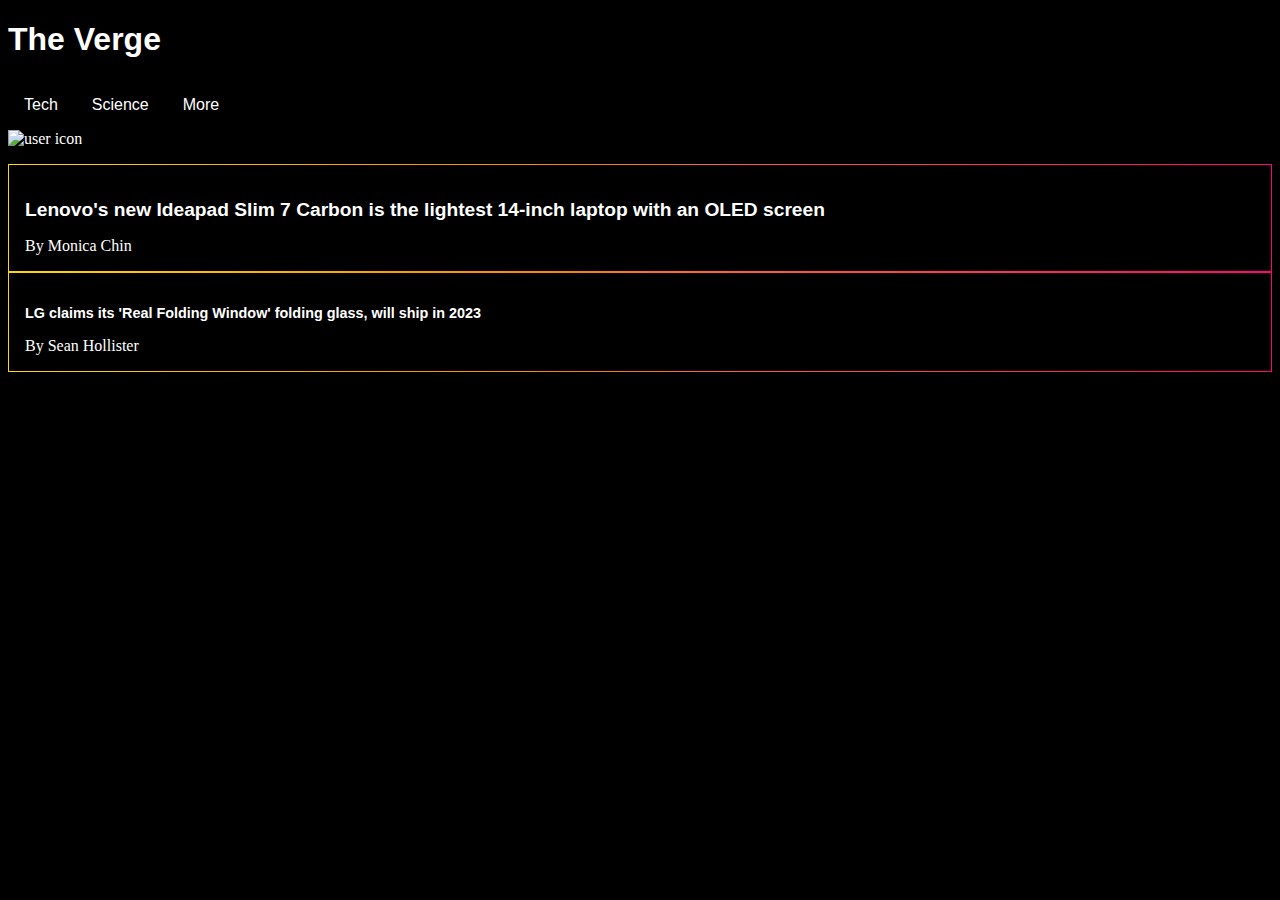
==== index.html @ 70647571 "add navigation" ====
<!doctype html>
<html lang="en">
	
<head>
	<meta charset="UTF-8">
	<meta name="author" content="Anthonie Meijers">
	<meta name="viewport" content="width=device-width, initial-scale=1">
	
	<title>The Verge 2</title>
	
	<link href="styles/style.css" rel="stylesheet">
	<link rel="icon" type="image/svg+xml" href="images/favicon.svg">
</head>

<body>
	<header>
		<h1>The Verge</h1>

		<nav>
			<div class="dropdown">
				<button>Tech</button>
				<ul class="dropdown-content">
					<li><a>Link 1</a></li>
					<li><a>Link 2</a></li>
					<li><a>Link 3</a></li>
				</ul>
			</div>

			<div class="dropdown">
				<button>Science</button>
				<ul class="dropdown-content">
					<li><a>Link 4</a></li>
					<li><a>Link 5</a></li>
					<li><a>Link 6</a></li>
				</ul>
			</div>

			<div class="dropdown">
				<button>More</button>
				<ul class="dropdown-content">
					<li><a>Link 7</a></li>
					<li><a>Link 8</a></li>
					<li><a>Link 9</a></li>
				</ul>
			</div>
		</nav>

		<img src="..\FED2021\images\user.png" alt="user icon" width="25px">
	</header>

	<main>
		<ul>
			<li>
				<img src="">
				<h2>Lenovo's new Ideapad Slim 7 Carbon is the 
					lightest 14-inch laptop with an OLED screen</h2>
				<p>By <a>Monica Chin</a></p>
			</li>
			<li>
				<img src="">
				<h3> LG claims its 'Real Folding Window' 
					 folding glass, will ship in 2023</h3>
				<p>By <a>Sean Hollister</a></p>
			</li>
		</ul>
	</main>
	

	<script src="scripts/script.js"></script>
</body>
	
</html>
---- styles/style.css ----
/* CSS Document */
*, *::after, *::before {
  box-sizing:border-box;  
}

/******************************/
/* ALGEMENE CUSTOM PROPERTIES */
/******************************/
:root {
--color-main-background: #000000;
--color-menu-grey: #1A1A1A;
--color-menu-grey-light: #494949;
--border-gradient: linear-gradient(to right, rgba(255,218,0,1) 0%, rgba(255,162,0,1) 28%, rgba(255,0,121,1) 100%)
}


/********************/
/* ALGEMENE STIJLEN */
/********************/
@import url('https://fonts.googleapis.com/css2?family=Open+Sans&display=swap');

body{
  background-color: var(--color-main-background);
  color: white;
}


/********************/
/*      FONTS       */
/********************/

h1, h2, h3{
  font-family: 'Open Sans', sans-serif;
}

h2{
  font-size: 19.2px;
}

h3{
  font-size: 14.4px;
}

ul{
  list-style-type: none;
}
main ul {
  padding-left: 0;
}

main ul li{
  border:1px solid;
  border-image:var(--border-gradient) 10;

  padding-left: 1em;
}

/********************/
/*     NAVIGATIE    */
/********************/
nav{
  display:flex;
}
button {
  background-color:var(--color-main-background) ;
  color: white;
  padding: 16px;
  font-size: 16px;
  cursor: pointer;

  border-top: 2px var(--color-menu-grey-light);
  border-bottom: 2px var(--color-menu-grey-light);
  border-left: none;
  /* border-right: none; */
}

button:hover{
  background-color: var(--color-menu-grey-light);
}

button:focus{
  box-shadow: 0 0 1em red;
}

nav>div {
  position: relative;
  display: inline-block;  
}

nav>div>ul {
  display: none;
  position: absolute;
  background-color: var(--color-menu-grey);
  color: rgb(189, 184, 184);
  min-width: 160px;

  margin:0;
  padding-left: 0;
  
}

button:focus + nav>div>ul {
  display: block;  
  /* dit zorgt ervoor dat je nav met een toetsenbord ook werkt */
}

nav>div>ul a {
  color: white;
  padding: 12px 16px;
  text-decoration: none;
  display: block;
}

nav>div>ul a:hover {
  background-color: var(--color-menu-grey-light);
}

nav>div:hover  ul:first-of-type {
  display: block;
}
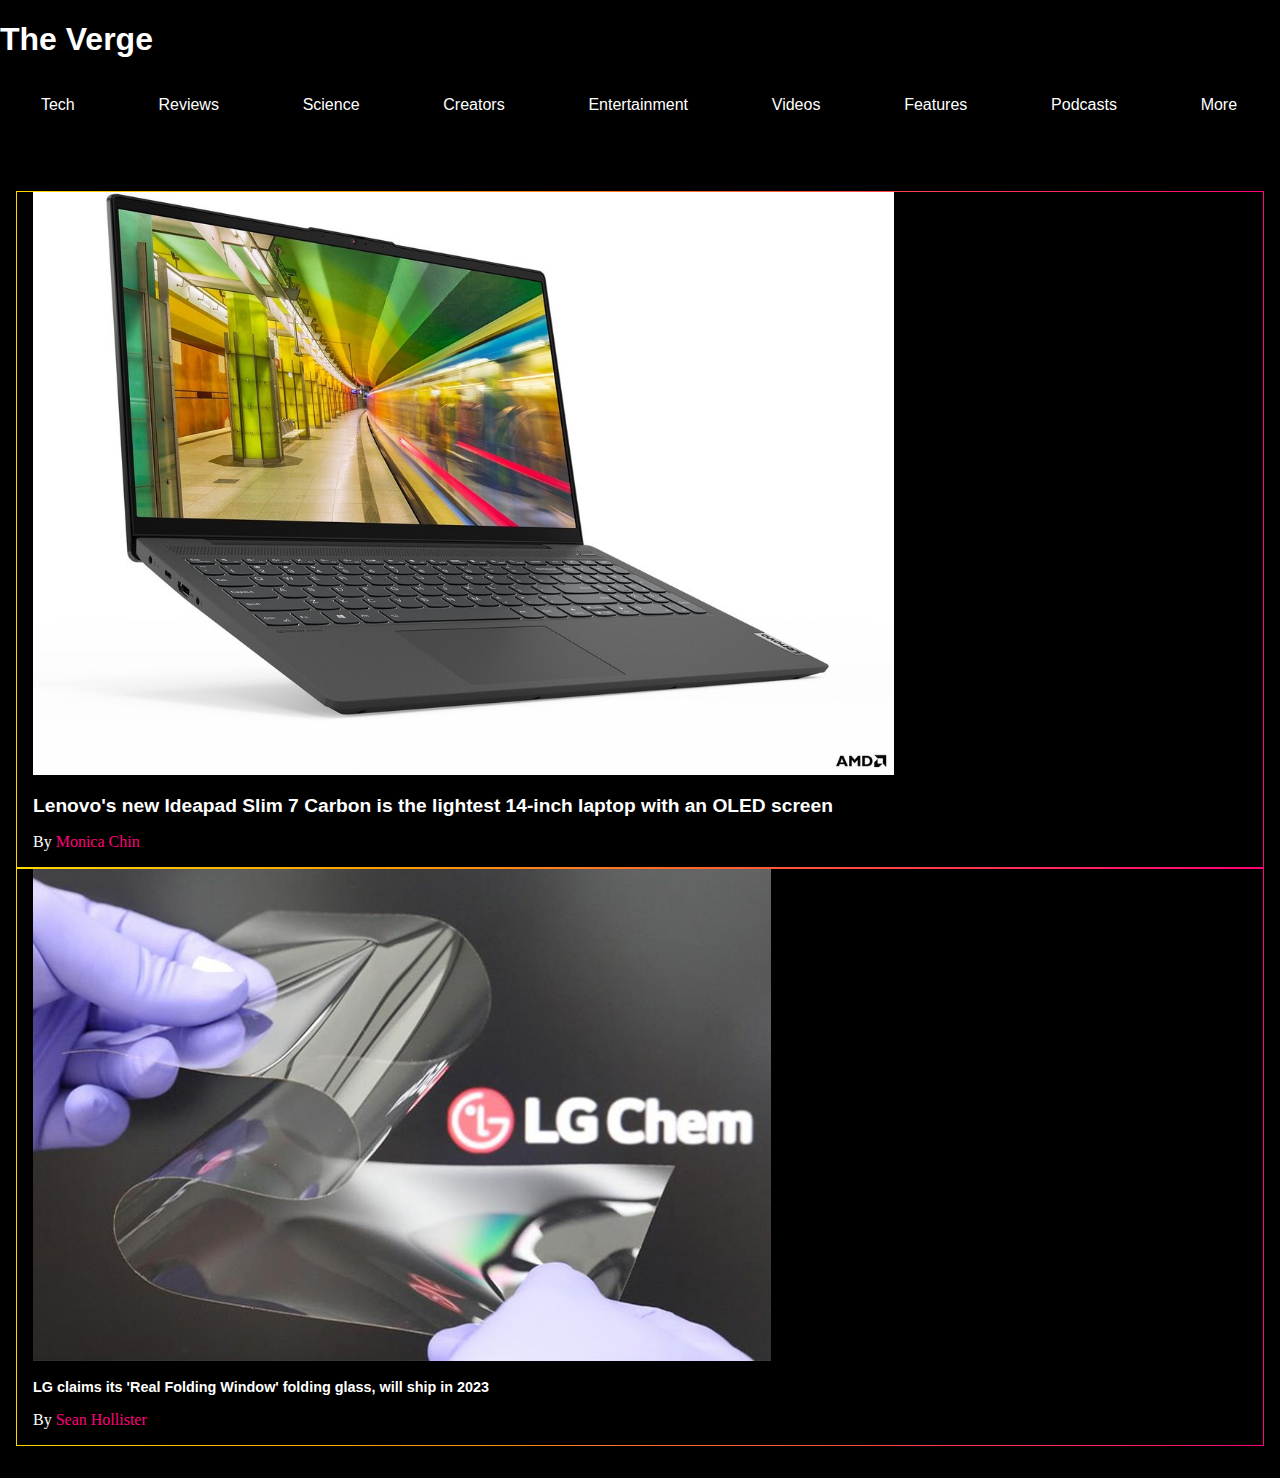
==== commit aff6067e: "added images, updated html and css" ====
--- a/index.html
+++ b/index.html
@@ -17,47 +17,124 @@
 		<h1>The Verge</h1>
 
 		<nav>
-			<div class="dropdown">
+			<div>
 				<button>Tech</button>
 				<ul class="dropdown-content">
-					<li><a>Link 1</a></li>
-					<li><a>Link 2</a></li>
-					<li><a>Link 3</a></li>
+					<li><a>Video</a></li>
+					<li><a>Amazon</a></li>
+					<li><a>Apple</a></li>
+					<li><a>Facebook</a></li>
+					<li><a>Google</a></li>
+					<li><a>Microsoft</a></li>
+					<li><a>Samsung</a></li>
+					<li><a>Tesla</a></li>
+					<li><a>AI</a></li>
+					<li><a>Cars</a></li>
+					<li><a>Cybersecurity</a></li>
+					<li><a>Mobile</a></li>
+					<li><a>Policy</a></li>
+					<li><a>Privacy</a></li>
+					<li><a>Scooters</a></li>
+					<li><a>ALL TECH</a></li>
+
 				</ul>
 			</div>
 
-			<div class="dropdown">
-				<button>Science</button>
+			<div>
+				<button>Reviews</button>
 				<ul class="dropdown-content">
-					<li><a>Link 4</a></li>
-					<li><a>Link 5</a></li>
-					<li><a>Link 6</a></li>
+					<li><a>Phones</a></li>
+					<li><a>Laptops</a></li>
+					<li><a>Headphones</a></li>
+					<li><a>Cameras</a></li>
+					<li><a>Tablets</a></li>
+					<li><a>Smartwatches</a></li>
+					<li><a>Speakers</a></li>
+					<li><a>Drones</a></li>
+					<li><a>Accessoires</a></li>
+					<li><a>Buying Guides</a></li>
+					<li><a>How-Tos</a></li>
+					<li><a>Deals</a></li>
+					
 				</ul>
 			</div>
 
-			<div class="dropdown">
+			<div>
+				<button>Science</button>
+				<ul class="dropdown-content">
+					<li><a>Video</a></li>
+					<li><a>Space</a></li>
+					<li><a>NASA</a></li>
+					<li><a>SpaceX</a></li>
+					<li><a>Health</a></li>
+					<li><a>Energy</a></li>
+					<li><a>Environment</a></li>
+				</ul>
+			</div>
+
+			<div>
+				<button>Creators</button>
+				<ul class="dropdown-content">
+					<li><a>YouTube</a></li>
+					<li><a>Instagram</a></li>
+					<li><a>Adobe</a></li>
+					<li><a>Kickstarter</a></li>
+					<li><a>Tumblr</a></li>
+					<li><a>Art Club</a></li>
+					<li><a>Cameras</a></li>
+					<li><a>Photography</a></li>
+					<li><a>What's in your bag?</a></li>
+				</ul>
+			</div>
+
+			<div>
+				<button>Entertainment</button>
+				<ul class="dropdown-content">
+					<li><a>Film</a></li>
+					<li><a>TV</a></li>
+					<li><a>Games</a></li>
+					<li><a>Fortnite</a></li>
+					<li><a>Game of Thrones</a></li>
+					<li><a>Books</a></li>
+					<li><a>Comics</a></li>
+					<li><a>Music</a></li>
+				</ul>
+			</div>
+
+			<div>
+				<button>Videos</button>
+			</div>
+
+			<div>
+				<button>Features</button>
+			</div>
+
+			<div>
+				<button>Podcasts</button>
+			</div>
+
+			<div>
 				<button>More</button>
 				<ul class="dropdown-content">
-					<li><a>Link 7</a></li>
-					<li><a>Link 8</a></li>
-					<li><a>Link 9</a></li>
+					<li><a>Newsletters</a></li>
+					<li><a>Store</a></li>
 				</ul>
 			</div>
 		</nav>
 
-		<img src="..\FED2021\images\user.png" alt="user icon" width="25px">
+		<img src="images\user.png" alt="user icon" width="25px">
 	</header>
 
 	<main>
 		<ul>
 			<li>
-				<img src="">
+				<img class="mainarticle" src="images\lenovoideapad.jpg">
 				<h2>Lenovo's new Ideapad Slim 7 Carbon is the 
 					lightest 14-inch laptop with an OLED screen</h2>
 				<p>By <a>Monica Chin</a></p>
 			</li>
 			<li>
-				<img src="">
+				<img class="subarticle" src="images\glass.jpg">
 				<h3> LG claims its 'Real Folding Window' 
 					 folding glass, will ship in 2023</h3>
 				<p>By <a>Sean Hollister</a></p>
--- a/styles/style.css
+++ b/styles/style.css
@@ -10,7 +10,9 @@
 --color-main-background: #000000;
 --color-menu-grey: #1A1A1A;
 --color-menu-grey-light: #494949;
---border-gradient: linear-gradient(to right, rgba(255,218,0,1) 0%, rgba(255,162,0,1) 28%, rgba(255,0,121,1) 100%)
+--border-gradient: linear-gradient(to right, rgba(255,218,0,1) 0%, rgba(255,162,0,1) 28%, rgba(255,0,121,1) 100%);
+--color-background-white: #ffffff;
+--color-a:rgba(255,0,121,1);
 }
 
 
@@ -22,8 +24,31 @@
 body{
   background-color: var(--color-main-background);
   color: white;
+  margin: 0;
 }
 
+ul{
+  list-style-type: none;
+}
+main ul {
+  padding: 16px;
+}
+
+main ul li{
+  border:1px solid;
+  border-image:var(--border-gradient) 10;
+
+  padding-left: 1em;
+}
+.mainarticle{
+  min-width: 50%;
+  max-width: 70%;
+  text-align: left;
+}
+
+.subarticle{
+  max-width: 60%;
+}
 
 /********************/
 /*      FONTS       */
@@ -41,18 +66,13 @@
   font-size: 14.4px;
 }
 
-ul{
-  list-style-type: none;
-}
-main ul {
-  padding-left: 0;
+a{
+  color:var(--color-a)
 }
 
-main ul li{
-  border:1px solid;
-  border-image:var(--border-gradient) 10;
-
-  padding-left: 1em;
+nav div ul li{
+  font-family: helvetica, sans-serif;
+  font-size: 17px;
 }
 
 /********************/
@@ -60,11 +80,14 @@
 /********************/
 nav{
   display:flex;
+  
 }
+
 button {
   background-color:var(--color-main-background) ;
   color: white;
   padding: 16px;
+  width: 100%;
   font-size: 16px;
   cursor: pointer;
 
@@ -84,7 +107,7 @@
 
 nav>div {
   position: relative;
-  display: inline-block;  
+  flex-grow: 1; 
 }
 
 nav>div>ul {
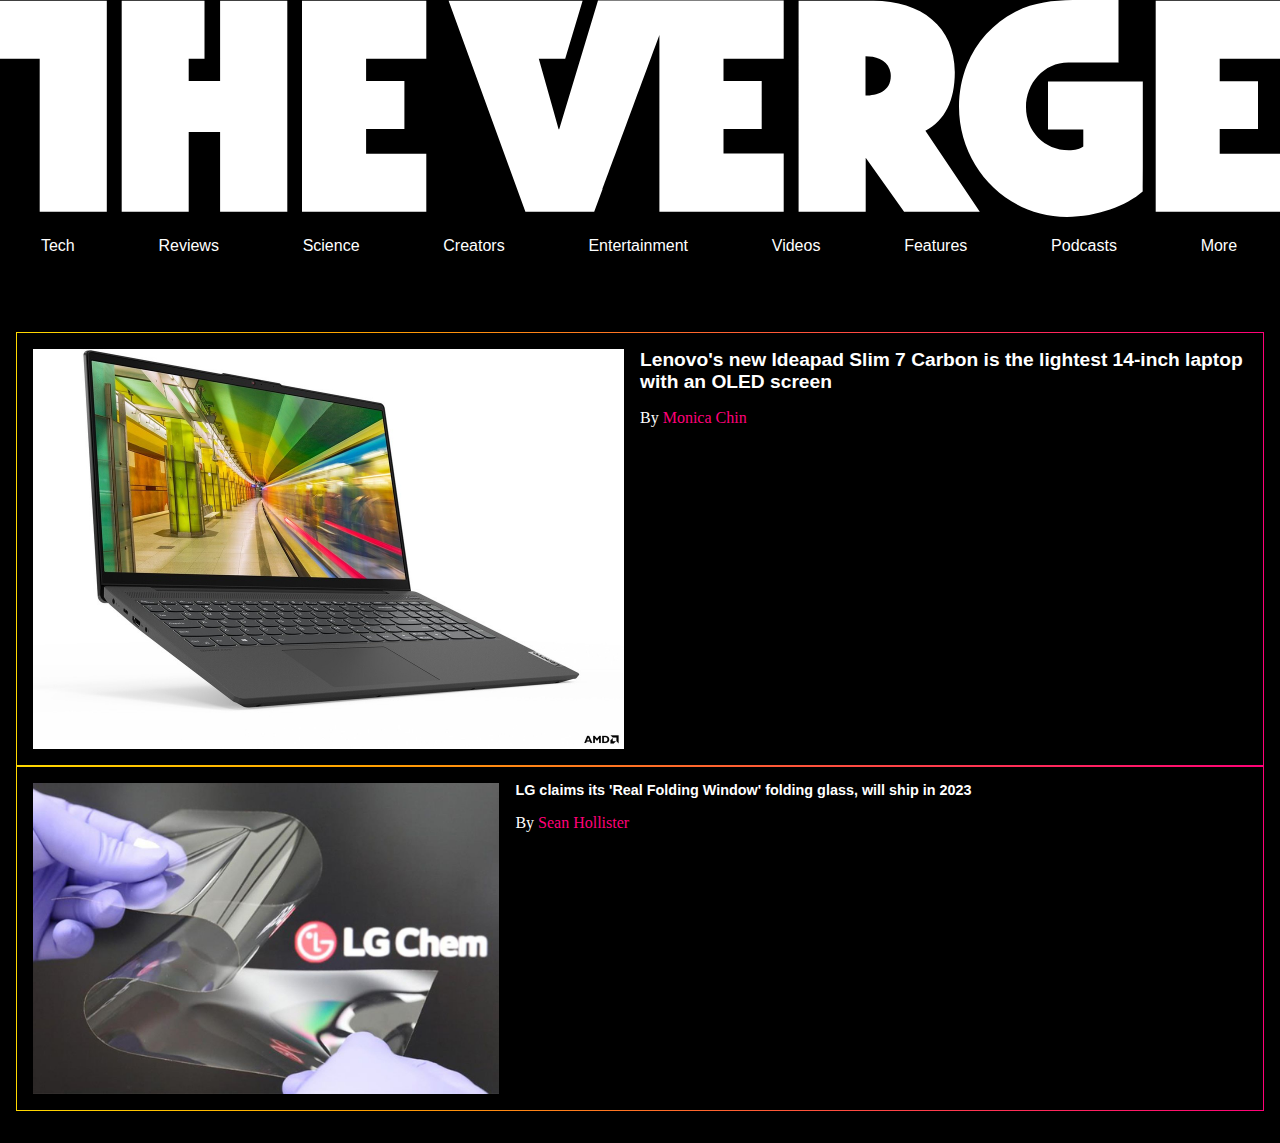
==== commit 3bac6d5d: "flexbox and svg" ====
--- a/index.html
+++ b/index.html
@@ -14,12 +14,12 @@
 
 <body>
 	<header>
-		<h1>The Verge</h1>
+		<img src="images/the-verge-vector-logo.svg" alt="The Verge Logo">
 
 		<nav>
 			<div>
 				<button>Tech</button>
-				<ul class="dropdown-content">
+				<ul>
 					<li><a>Video</a></li>
 					<li><a>Amazon</a></li>
 					<li><a>Apple</a></li>
@@ -40,9 +40,9 @@
 				</ul>
 			</div>
 
-			<div>
+			<div class="hidden">
 				<button>Reviews</button>
-				<ul class="dropdown-content">
+				<ul>
 					<li><a>Phones</a></li>
 					<li><a>Laptops</a></li>
 					<li><a>Headphones</a></li>
@@ -61,7 +61,7 @@
 
 			<div>
 				<button>Science</button>
-				<ul class="dropdown-content">
+				<ul>
 					<li><a>Video</a></li>
 					<li><a>Space</a></li>
 					<li><a>NASA</a></li>
@@ -72,9 +72,9 @@
 				</ul>
 			</div>
 
-			<div>
-				<button>Creators</button>
-				<ul class="dropdown-content">
+			<div class="hidden">
+				<button >Creators</button>
+				<ul>
 					<li><a>YouTube</a></li>
 					<li><a>Instagram</a></li>
 					<li><a>Adobe</a></li>
@@ -87,9 +87,9 @@
 				</ul>
 			</div>
 
-			<div>
+			<div class="hidden">
 				<button>Entertainment</button>
-				<ul class="dropdown-content">
+				<ul>
 					<li><a>Film</a></li>
 					<li><a>TV</a></li>
 					<li><a>Games</a></li>
@@ -101,21 +101,21 @@
 				</ul>
 			</div>
 
-			<div>
+			<div class="hidden">
 				<button>Videos</button>
 			</div>
 
-			<div>
+			<div class="hidden">
 				<button>Features</button>
 			</div>
 
-			<div>
+			<div class="hidden">
 				<button>Podcasts</button>
 			</div>
 
 			<div>
 				<button>More</button>
-				<ul class="dropdown-content">
+				<ul>
 					<li><a>Newsletters</a></li>
 					<li><a>Store</a></li>
 				</ul>
@@ -129,17 +129,25 @@
 		<ul>
 			<li>
 				<img class="mainarticle" src="images\lenovoideapad.jpg">
-				<h2>Lenovo's new Ideapad Slim 7 Carbon is the 
+				<div>
+					<h2>Lenovo's new Ideapad Slim 7 Carbon is the 
 					lightest 14-inch laptop with an OLED screen</h2>
-				<p>By <a>Monica Chin</a></p>
+					<p>By <a>Monica Chin</a></p>
+				</div>
 			</li>
 			<li>
 				<img class="subarticle" src="images\glass.jpg">
-				<h3> LG claims its 'Real Folding Window' 
+				<div>
+					<h3> LG claims its 'Real Folding Window' 
 					 folding glass, will ship in 2023</h3>
-				<p>By <a>Sean Hollister</a></p>
+					<p>By <a>Sean Hollister</a></p>
+				</div>
 			</li>
 		</ul>
+
+		<div>
+			
+		</div>
 	</main>
 	
 
--- a/styles/style.css
+++ b/styles/style.css
@@ -38,16 +38,25 @@
   border:1px solid;
   border-image:var(--border-gradient) 10;
 
-  padding-left: 1em;
+  /* padding-left: 1em; */
+
+  display: flex;
 }
+
+
+
 .mainarticle{
-  min-width: 50%;
-  max-width: 70%;
-  text-align: left;
+  max-width: 50%;
+
+  padding: 1em;
 }
 
 .subarticle{
-  max-width: 60%;
+  max-width: 40%;
+
+  padding: 1em;
+
+
 }
 
 /********************/
@@ -102,7 +111,7 @@
 }
 
 button:focus{
-  box-shadow: 0 0 1em red;
+  box-shadow:  0 6px var(--color-a);
 }
 
 nav>div {
@@ -142,3 +151,17 @@
   display: block;
 }
 
+.hidden{
+  display: none;
+}
+
+
+/****************/
+/*  RESPONSIVE  */
+/****************/
+@media (min-width:37.5em){
+
+  .hidden{
+    display: block;
+  }
+}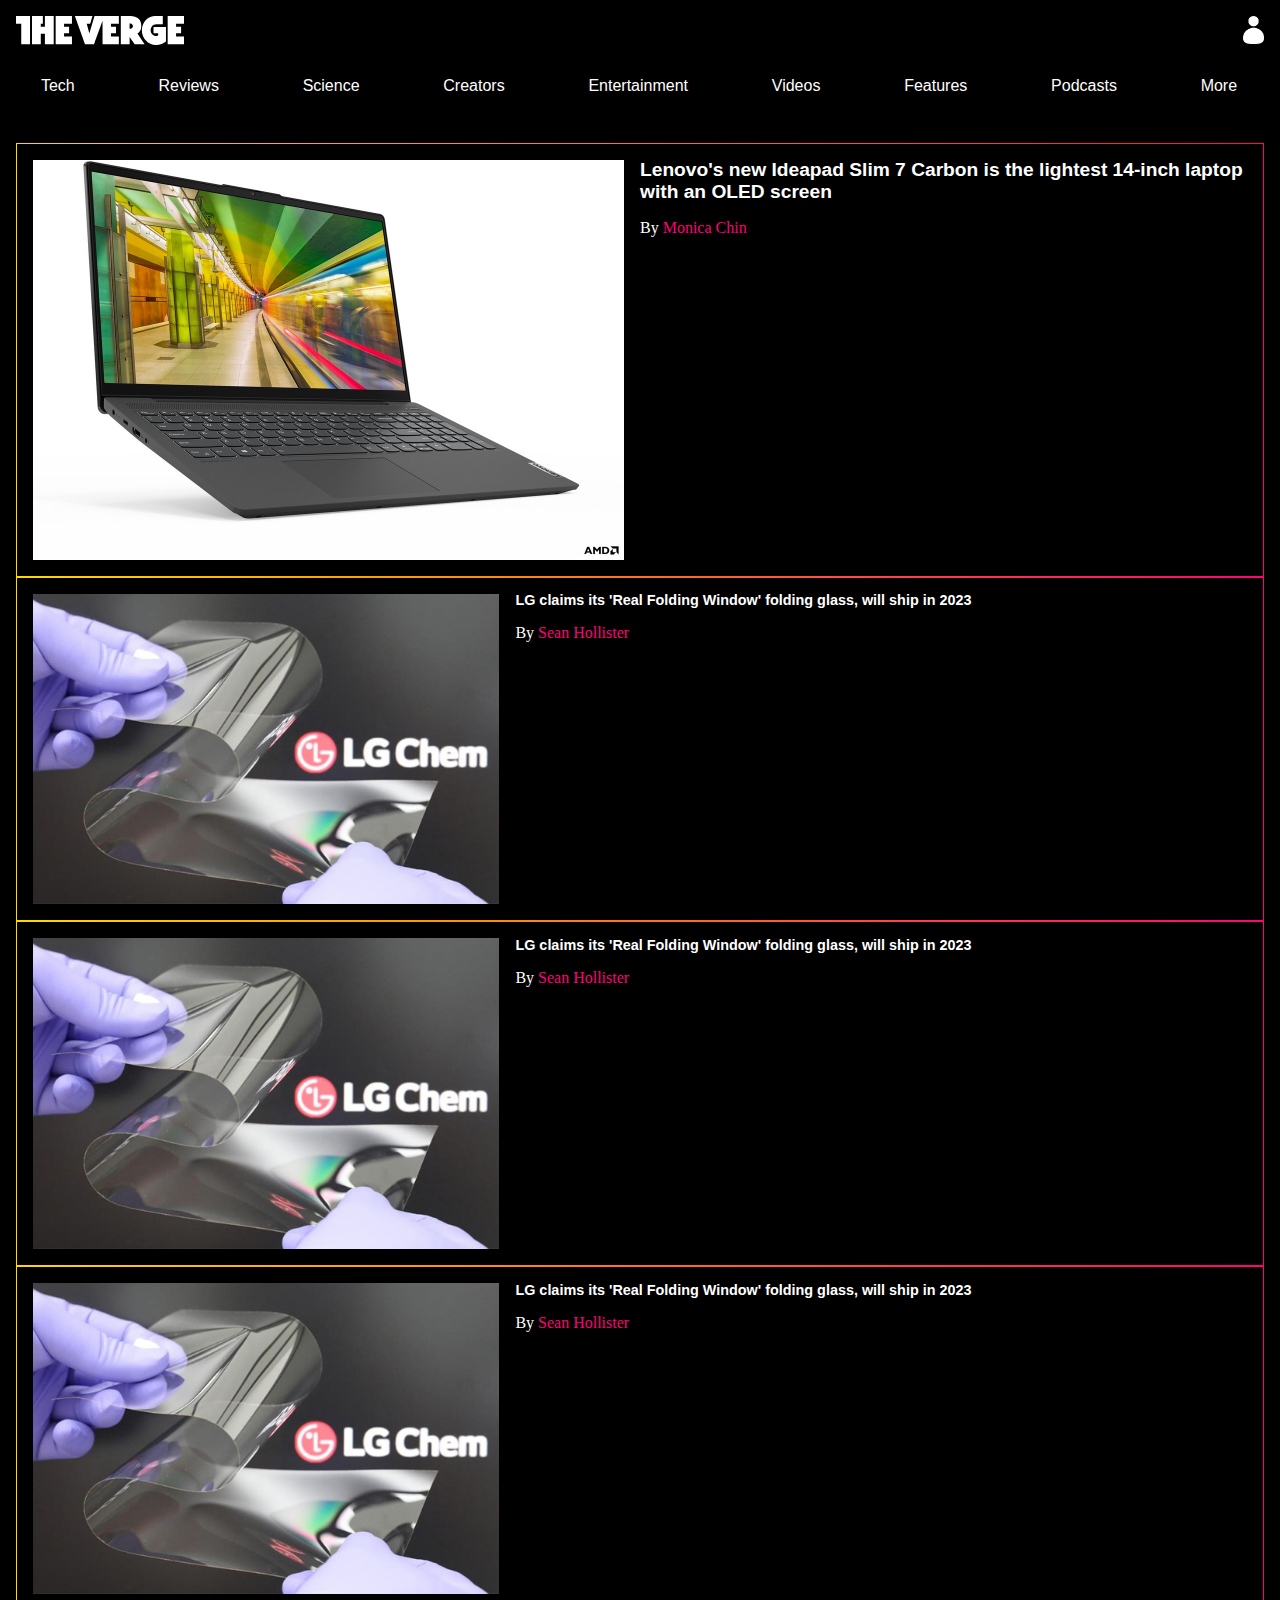
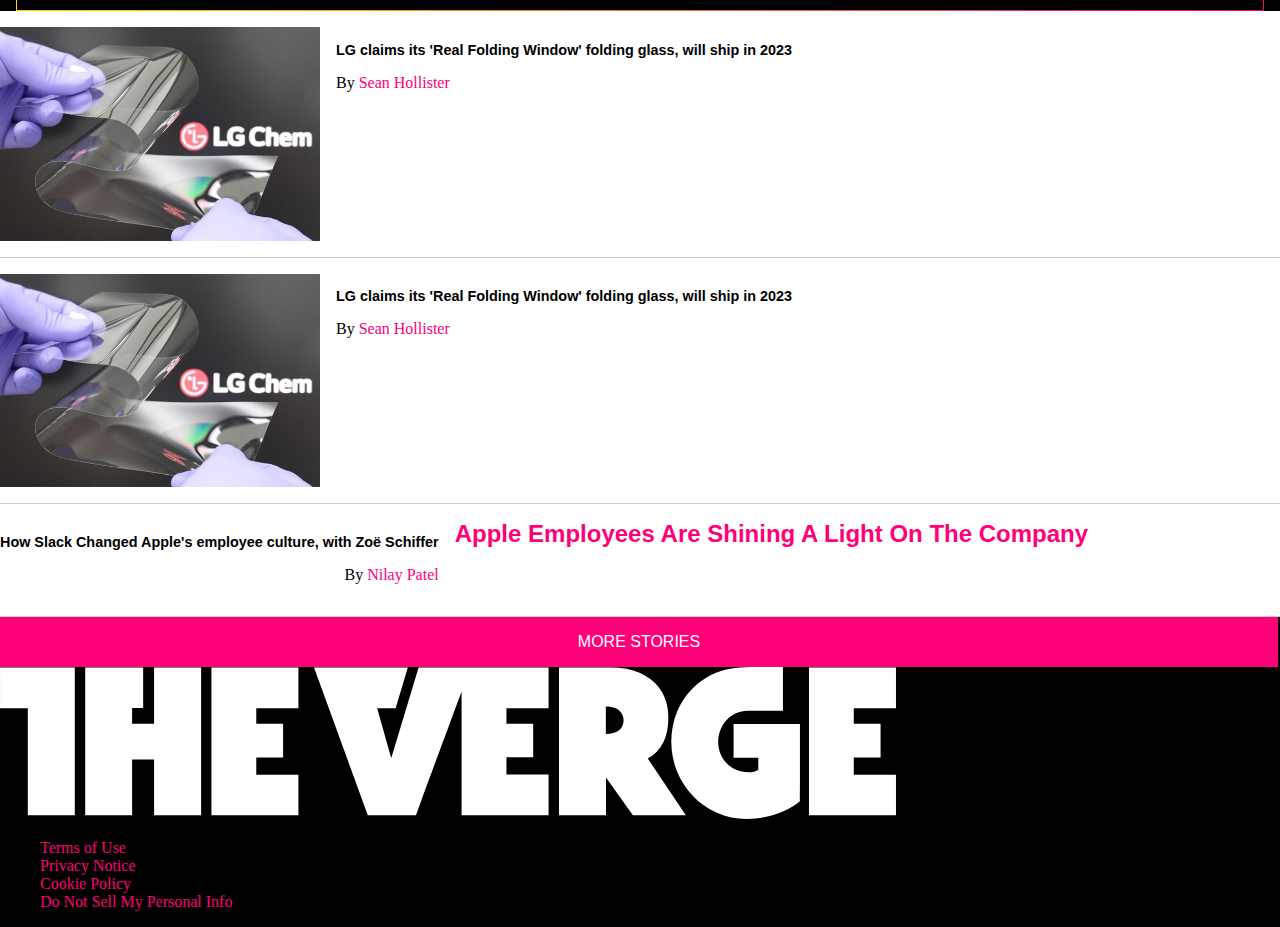
==== commit 113eb801: "add html footer and more articles" ====
--- a/index.html
+++ b/index.html
@@ -14,8 +14,10 @@
 
 <body>
 	<header>
-		<img src="images/the-verge-vector-logo.svg" alt="The Verge Logo">
-
+		<div>
+			<img src="images/the-verge-vector-logo.svg" alt="The Verge Logo">
+			<img src="images\user.png" alt="user icon">
+		</div>	
 		<nav>
 			<div>
 				<button>Tech</button>
@@ -122,7 +124,7 @@
 			</div>
 		</nav>
 
-		<img src="images\user.png" alt="user icon" width="25px">
+		
 	</header>
 
 	<main>
@@ -143,13 +145,63 @@
 					<p>By <a>Sean Hollister</a></p>
 				</div>
 			</li>
+			<li>
+				<img class="subarticle" src="images\glass.jpg">
+				<div>
+					<h3> LG claims its 'Real Folding Window' 
+					 folding glass, will ship in 2023</h3>
+					<p>By <a>Sean Hollister</a></p>
+				</div>
+			</li>
+			<li>
+				<img class="subarticle" src="images\glass.jpg">
+				<div>
+					<h3> LG claims its 'Real Folding Window' 
+					 folding glass, will ship in 2023</h3>
+					<p>By <a>Sean Hollister</a></p>
+				</div>
+			</li>
 		</ul>
 
 		<div>
-			
-		</div>
+			<div>
+				<img class="subarticle2" src="images\glass.jpg">
+				<div>
+					<h3> LG claims its 'Real Folding Window' 
+					folding glass, will ship in 2023</h3>
+					<p>By <a>Sean Hollister</a></p>
+				</div>
+			</div>
+
+			<div>
+				<img class="subarticle2" src="images\glass.jpg">
+				<div>
+					<h3> LG claims its 'Real Folding Window' 
+					folding glass, will ship in 2023</h3>
+					<p>By <a>Sean Hollister</a></p>
+				</div>
+			</div>
+
+			<div>
+				<div class="asideText">
+					<h3>How Slack Changed Apple's employee culture, with Zoë Schiffer</h3>	
+					<p>By <a>Nilay Patel</a></p>
+				</div>
+				<aside>Apple Employees Are Shining A Light On The Company</aside>
+			</div>
+		</div>	
+		<button>MORE STORIES</button>
 	</main>
 	
+	<footer>
+		<img src="images/the-verge-vector-logo.svg" alt="The Verge Logo">
+		<ul>
+			<li><a>Terms of Use</a></li>
+			<li><a>Privacy Notice</a></li>
+			<li><a>Cookie Policy</a></li>
+			<li><a>Do Not Sell My Personal Info</a></li>
+		</ul>
+	</footer>
 
 	<script src="scripts/script.js"></script>
 </body>
--- a/styles/style.css
+++ b/styles/style.css
@@ -13,8 +13,34 @@
 --border-gradient: linear-gradient(to right, rgba(255,218,0,1) 0%, rgba(255,162,0,1) 28%, rgba(255,0,121,1) 100%);
 --color-background-white: #ffffff;
 --color-a:rgba(255,0,121,1);
-}
-
+--color-a-dark:rgb(139, 0, 65);
+--color-light-grey: #cccccc;
+}
+
+/*************************/
+/*  FONTS & FONT COLORS  */
+/*************************/
+
+h1, h2, h3, aside{
+  font-family: 'Open Sans', sans-serif;
+}
+
+h2{
+  font-size: 19.2px;
+}
+
+h3{
+  font-size: 14.4px;
+}
+
+a{
+  color:var(--color-a)
+}
+
+nav div ul li{
+  font-family: helvetica, sans-serif;
+  font-size: 17px;
+}
 
 /********************/
 /* ALGEMENE STIJLEN */
@@ -30,8 +56,30 @@
 ul{
   list-style-type: none;
 }
+
+/****** HEADER ******/
+header img:first-of-type{
+  width: 200px;
+  padding: 1em;
+}
+
+header img:last-of-type{
+  height: 60px;
+  padding: 1em;
+  
+}
+
+header>div{
+  display: flex;
+  justify-content: space-between;
+  align-items: center;
+}
+
+/****** MAIN ARTICLES DARK ******/
 main ul {
   padding: 16px;
+  padding-bottom: 0;
+  margin-bottom: 0;
 }
 
 main ul li{
@@ -43,8 +91,6 @@
   display: flex;
 }
 
-
-
 .mainarticle{
   max-width: 50%;
 
@@ -59,37 +105,50 @@
 
 }
 
-/********************/
-/*      FONTS       */
-/********************/
-
-h1, h2, h3{
-  font-family: 'Open Sans', sans-serif;
-}
-
-h2{
-  font-size: 19.2px;
-}
-
-h3{
-  font-size: 14.4px;
-}
-
-a{
-  color:var(--color-a)
-}
-
-nav div ul li{
-  font-family: helvetica, sans-serif;
-  font-size: 17px;
-}
+/****** MAIN ARTICLES WHITE ******/
+main>div>div{
+  background-color: white;
+  color: var(--color-main-background);
+
+  display: flex;
+  
+  border-bottom: 1px solid var(--color-light-grey);
+  
+  /* padding: 1em; */
+}
+
+.subarticle2{
+  max-width: 25%;
+  margin-right: 1em;
+
+}
+
+/****** MAIN ARTICLES ASIDE ******/
+main>div>div{
+  padding-top:1em;
+  padding-bottom: 1em;
+}
+main>div>div>div{
+  padding-right: 1em;
+  
+}
+aside{
+  font-size: 1.5em;
+  font-weight: 700;
+  color: var(--color-a)
+}
+
+.asideText{
+  text-align: right;
+}
+
 
 /********************/
 /*     NAVIGATIE    */
 /********************/
 nav{
   display:flex;
-  
+
 }
 
 button {
@@ -155,6 +214,27 @@
   display: none;
 }
 
+main>button{
+  background-color: var(--color-a);
+  margin: 0;
+}
+
+main>button:hover, main>button:focus{
+  background-color: var(--color-a-dark);
+}
+
+/****************/
+/*    FOOTER    */
+/****************/
+footer>ul{
+  display:block
+}
+
+footer img{
+  width: 70%;
+  transform: center;
+}
+
 
 /****************/
 /*  RESPONSIVE  */
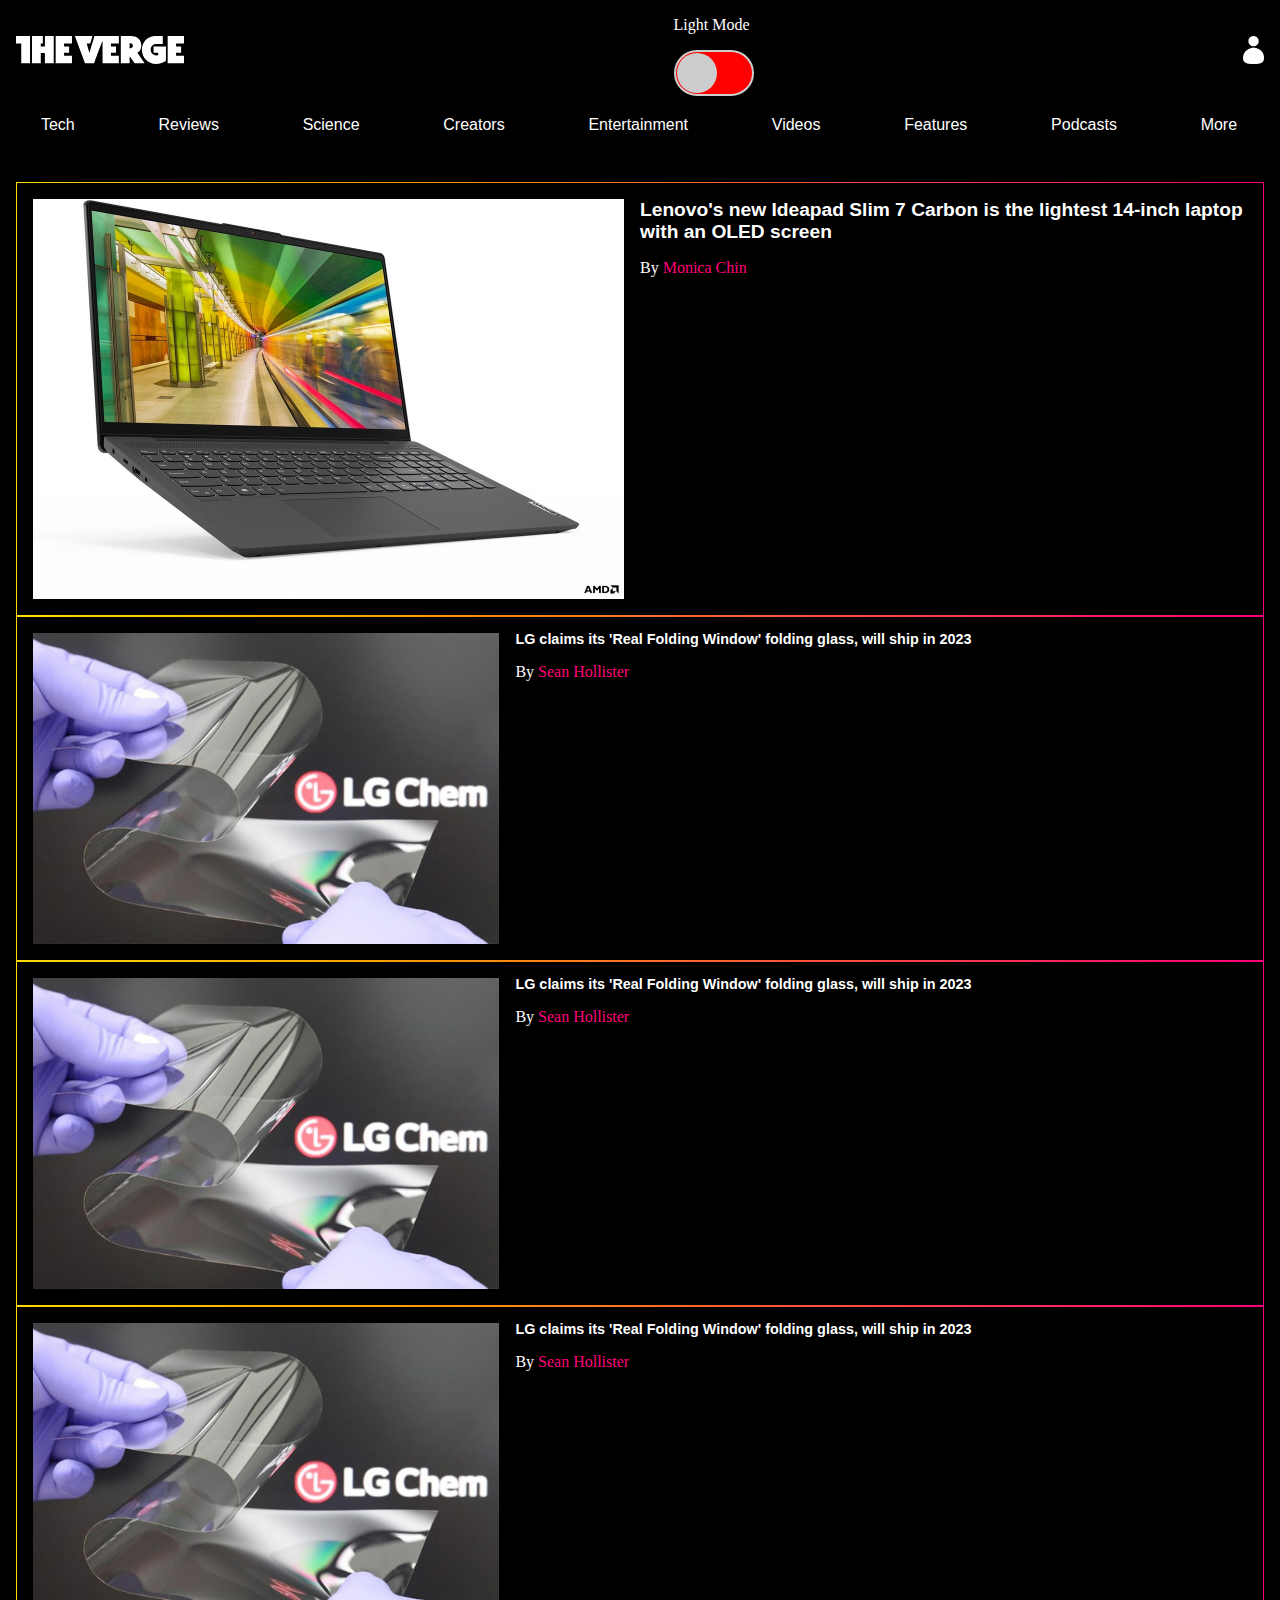
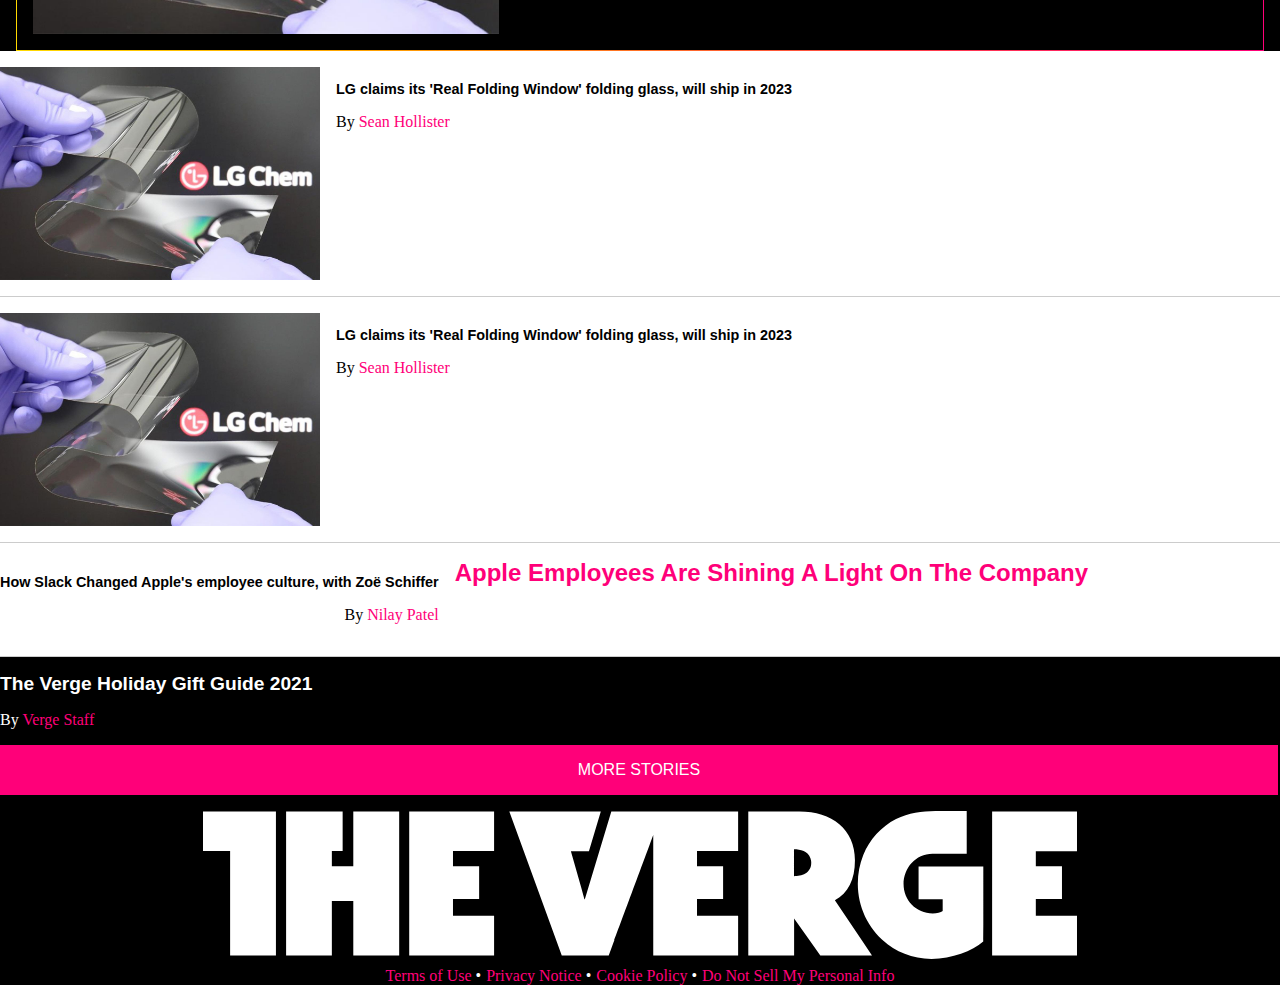
==== commit 4a81f4de: "darkmode + toggle" ====
--- a/index.html
+++ b/index.html
@@ -16,8 +16,14 @@
 	<header>
 		<div>
 			<img src="images/the-verge-vector-logo.svg" alt="The Verge Logo">
+			<div>
+				<p>Light Mode</p>
+				<input type="checkbox" id="dark-mode" name="dark-mode" value="dark-mode" class="checkbox">
+					<label for="dark-mode" class="toggle"></label>
+			</div>
 			<img src="images\user.png" alt="user icon">
 		</div>	
+
 		<nav>
 			<div>
 				<button>Tech</button>
@@ -190,6 +196,20 @@
 				<aside>Apple Employees Are Shining A Light On The Company</aside>
 			</div>
 		</div>	
+
+		<div>
+			<h2>The Verge Holiday Gift Guide 2021</h2>
+			<p>By <a>Verge Staff</a></p>
+		</div>
+
+
+
+
+
+
+
+
+
 		<button>MORE STORIES</button>
 	</main>
 	
--- a/styles/style.css
+++ b/styles/style.css
@@ -15,8 +15,19 @@
 --color-a:rgba(255,0,121,1);
 --color-a-dark:rgb(139, 0, 65);
 --color-light-grey: #cccccc;
-}
-
+--color-text-white-article: #000000;
+--toggle-background:red;
+}
+
+
+@media (prefers-color-scheme:dark) {
+  :root:not(.darkMode) {
+    /* dark theme */
+    --color-background-white:#1A1A1A;
+    --color-text-white-article: #ffffff;
+  }
+
+}
 /*************************/
 /*  FONTS & FONT COLORS  */
 /*************************/
@@ -73,6 +84,45 @@
   display: flex;
   justify-content: space-between;
   align-items: center;
+}
+
+
+.toggle{
+  position: relative;
+  display: inline-block;
+  width:80px;
+  height: 46px;
+  background-color: var(--toggle-background);
+  border-radius: 30px;
+  border: 2px solid var(--color-light-grey); 
+}
+
+/* After slide changes */
+.toggle:after {
+  content: '';
+  position: absolute;
+  width: 40px;
+  height: 40px;
+  border-radius: 50%;
+  background-color: var(--color-light-grey);
+  top: 1px; 
+  left: 1px;
+  transition:  all 0.3s;
+}
+      
+/* Checkbox checked effect // knop staat aan */
+.checkbox:checked + .toggle::after {
+  left : 34px; 
+}
+      
+/* Checkbox staat aan // light mode ingeschakeld*/
+.checkbox:checked + .toggle {
+  background-color: green;
+}
+      
+/* Checkbox vanished */
+.checkbox { 
+  display : none;
 }
 
 /****** MAIN ARTICLES DARK ******/
@@ -84,7 +134,7 @@
 
 main ul li{
   border:1px solid;
-  border-image:var(--border-gradient) 10;
+  border-image:var(--border-gradient) 1;
 
   /* padding-left: 1em; */
 
@@ -93,22 +143,22 @@
 
 .mainarticle{
   max-width: 50%;
+  height: auto;
 
   padding: 1em;
 }
 
 .subarticle{
   max-width: 40%;
+  height: auto;
 
   padding: 1em;
-
-
 }
 
 /****** MAIN ARTICLES WHITE ******/
 main>div>div{
-  background-color: white;
-  color: var(--color-main-background);
+  background-color: var(--color-background-white);
+  color: var(--color-text-white-article);
 
   display: flex;
   
@@ -174,7 +224,6 @@
 }
 
 nav>div {
-  position: relative;
   flex-grow: 1; 
 }
 
@@ -185,6 +234,8 @@
   color: rgb(189, 184, 184);
   min-width: 160px;
 
+  left: 0;
+  right: 0;
   margin:0;
   padding-left: 0;
   
@@ -226,13 +277,34 @@
 /****************/
 /*    FOOTER    */
 /****************/
+footer{
+  padding-top: 1em;
+  padding-left: 1em;
+  padding-right: 1em;
+}
 footer>ul{
-  display:block
+  display:flex;
+  justify-content: center;
+  flex-wrap: wrap;
+  gap: 5px;
+  
+  padding: 0;
+  padding-top:.5em;
+  margin: 0;
+}
+
+footer li{
+  flex-shrink: 0;
+}
+
+footer li:not(:last-of-type)::after{
+  content:" •";
 }
 
 footer img{
   width: 70%;
-  transform: center;
+  display: block;
+  margin: 0 auto;
 }
 
 
@@ -244,4 +316,5 @@
   .hidden{
     display: block;
   }
-}+}
+
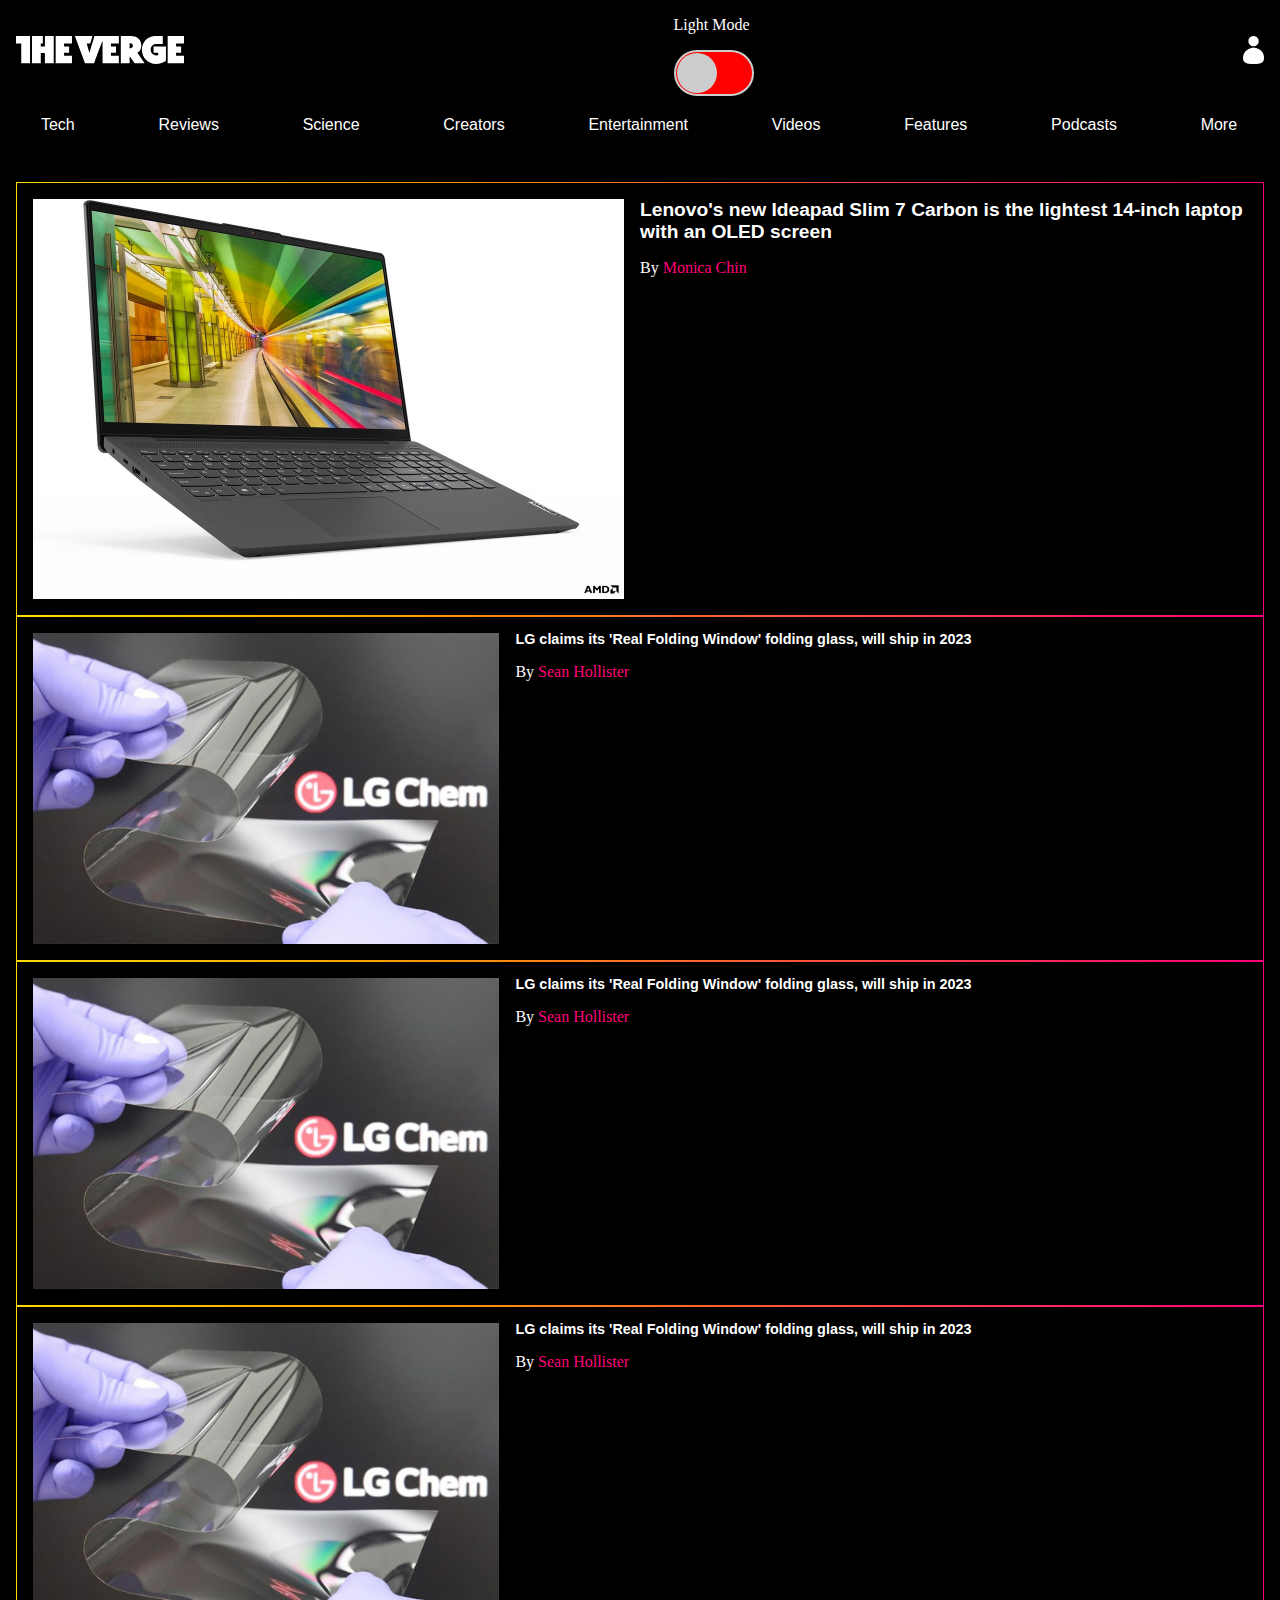
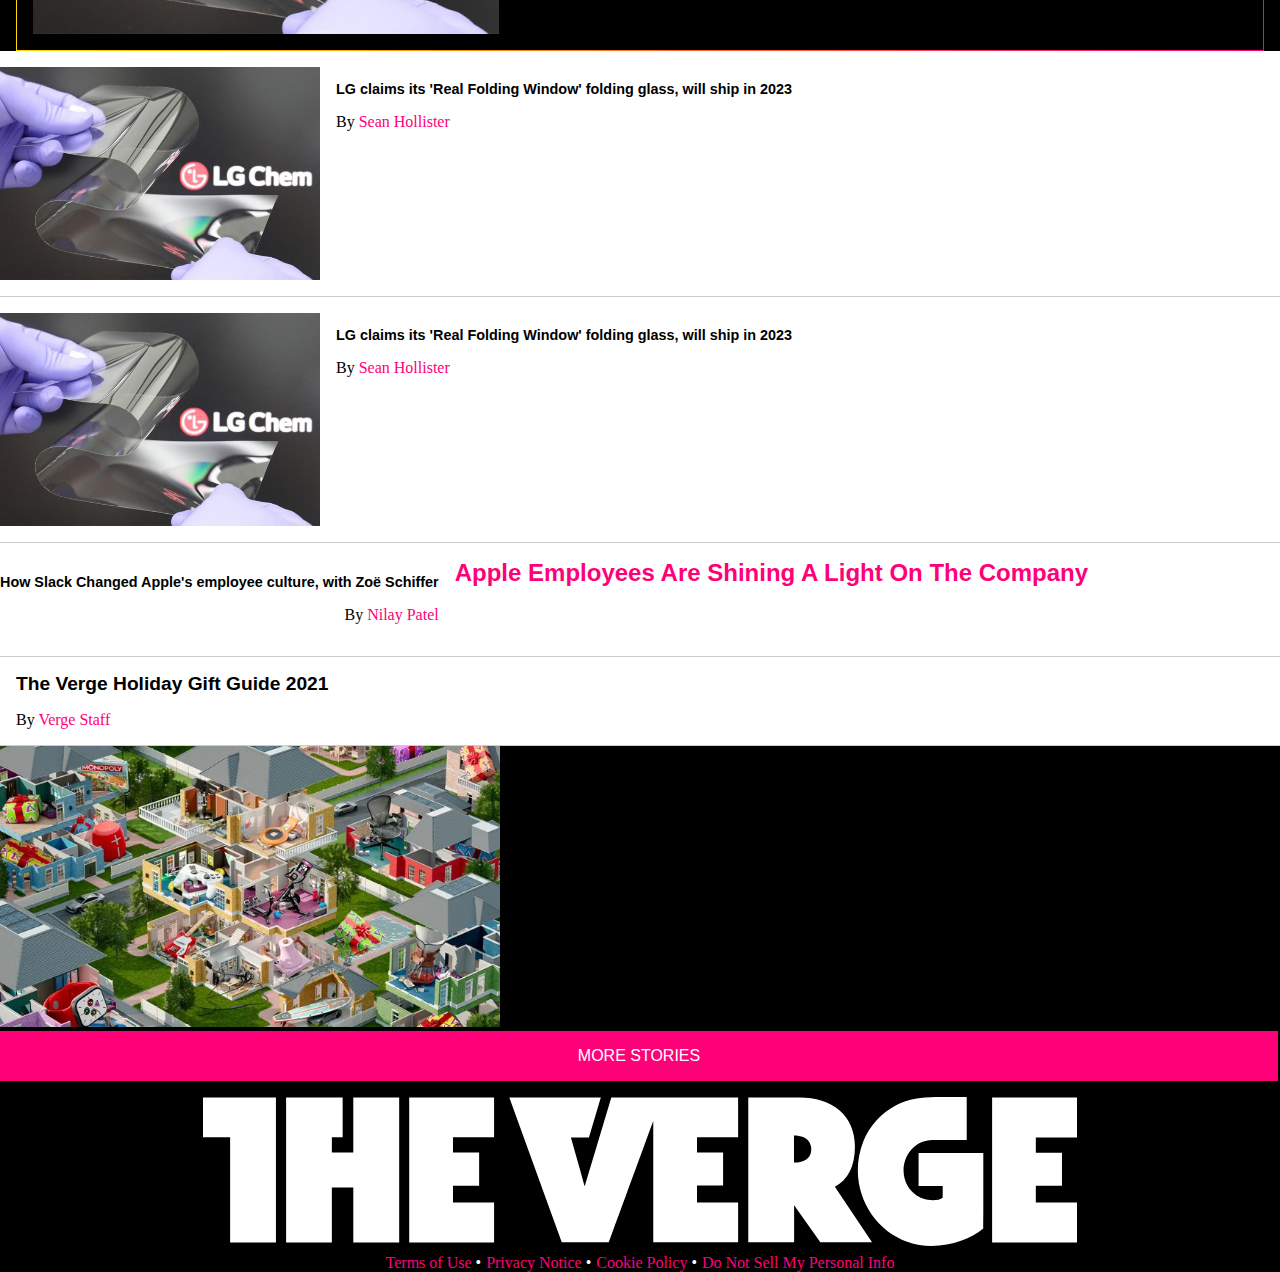
==== commit b9731cd3: "popup" ====
--- a/index.html
+++ b/index.html
@@ -197,13 +197,14 @@
 			</div>
 		</div>	
 
-		<div>
-			<h2>The Verge Holiday Gift Guide 2021</h2>
-			<p>By <a>Verge Staff</a></p>
+		<div class="bigarticle">
+			<div>
+				<h2>The Verge Holiday Gift Guide 2021</h2>
+				<p>By <a>Verge Staff</a></p>
+			</div>
+		
+			<img src="images/giftguide.jpg" alt="houses with gifts inside them" class="bigimage">
 		</div>
-
-
-
 
 
 
--- a/styles/style.css
+++ b/styles/style.css
@@ -26,8 +26,8 @@
     --color-background-white:#1A1A1A;
     --color-text-white-article: #ffffff;
   }
-
-}
+}
+
 /*************************/
 /*  FONTS & FONT COLORS  */
 /*************************/
@@ -97,7 +97,7 @@
   border: 2px solid var(--color-light-grey); 
 }
 
-/* After slide changes */
+
 .toggle:after {
   content: '';
   position: absolute;
@@ -110,88 +110,20 @@
   transition:  all 0.3s;
 }
       
-/* Checkbox checked effect // knop staat aan */
+/* knop staat aan */
 .checkbox:checked + .toggle::after {
   left : 34px; 
 }
       
-/* Checkbox staat aan // light mode ingeschakeld*/
+/* C light mode ingeschakeld*/
 .checkbox:checked + .toggle {
   background-color: green;
 }
       
-/* Checkbox vanished */
+/* Checkbox weghalen */
 .checkbox { 
   display : none;
 }
-
-/****** MAIN ARTICLES DARK ******/
-main ul {
-  padding: 16px;
-  padding-bottom: 0;
-  margin-bottom: 0;
-}
-
-main ul li{
-  border:1px solid;
-  border-image:var(--border-gradient) 1;
-
-  /* padding-left: 1em; */
-
-  display: flex;
-}
-
-.mainarticle{
-  max-width: 50%;
-  height: auto;
-
-  padding: 1em;
-}
-
-.subarticle{
-  max-width: 40%;
-  height: auto;
-
-  padding: 1em;
-}
-
-/****** MAIN ARTICLES WHITE ******/
-main>div>div{
-  background-color: var(--color-background-white);
-  color: var(--color-text-white-article);
-
-  display: flex;
-  
-  border-bottom: 1px solid var(--color-light-grey);
-  
-  /* padding: 1em; */
-}
-
-.subarticle2{
-  max-width: 25%;
-  margin-right: 1em;
-
-}
-
-/****** MAIN ARTICLES ASIDE ******/
-main>div>div{
-  padding-top:1em;
-  padding-bottom: 1em;
-}
-main>div>div>div{
-  padding-right: 1em;
-  
-}
-aside{
-  font-size: 1.5em;
-  font-weight: 700;
-  color: var(--color-a)
-}
-
-.asideText{
-  text-align: right;
-}
-
 
 /********************/
 /*     NAVIGATIE    */
@@ -274,6 +206,96 @@
   background-color: var(--color-a-dark);
 }
 
+/****** MAIN ARTICLES DARK ******/
+main ul {
+  padding: 16px;
+  padding-bottom: 0;
+  margin-bottom: 0;
+}
+
+main ul li{
+  border:1px solid;
+  border-image:var(--border-gradient) 1;
+
+  /* padding-left: 1em; */
+
+  display: flex;
+}
+
+.mainarticle{
+  max-width: 50%;
+  height: auto;
+
+  padding: 1em;
+}
+
+.subarticle{
+  max-width: 40%;
+  height: auto;
+
+  padding: 1em;
+}
+
+/****** MAIN ARTICLES WHITE ******/
+main>div>div{
+  background-color: var(--color-background-white);
+  color: var(--color-text-white-article);
+
+  display: flex;
+  
+  border-bottom: 1px solid var(--color-light-grey);
+  
+  /* padding: 1em; */
+}
+
+.subarticle2{
+  max-width: 25%;
+  margin-right: 1em;
+
+}
+
+/****** MAIN ARTICLES ASIDE ******/
+main>div>div{
+  padding-top:1em;
+  padding-bottom: 1em;
+}
+main>div>div>div{
+  padding-right: 1em;
+  
+}
+aside{
+  font-size: 1.5em;
+  font-weight: 700;
+  color: var(--color-a)
+}
+
+.asideText{
+  text-align: right;
+}
+
+
+/****** ARTICLE BIG ******/
+.bigarticle div{
+display: block;
+
+padding: 0;
+padding-top: 16px;
+padding-left: 16px;
+}
+
+.bigarticle div h2{
+margin-top: 0;
+}
+
+.bigimage{
+  width: 100%;
+  max-width: 500px;
+  z-index: -1;
+}
+
+
+
+
 /****************/
 /*    FOOTER    */
 /****************/
@@ -307,6 +329,25 @@
   margin: 0 auto;
 }
 
+/****************/
+/*     POPUP    */
+/****************/
+.popup{
+  position: fixed;
+  top: 50%;
+  left: 50%;
+  transform: translate(-50%,-50%);
+}
+
+.contentBox{
+  /* display: flex; */
+  
+  position: relative;
+  width: 400px;
+  height: 300px;
+  background: var(--color-background-white);
+  border: 1px solid var(--color-a);
+}
 
 /****************/
 /*  RESPONSIVE  */
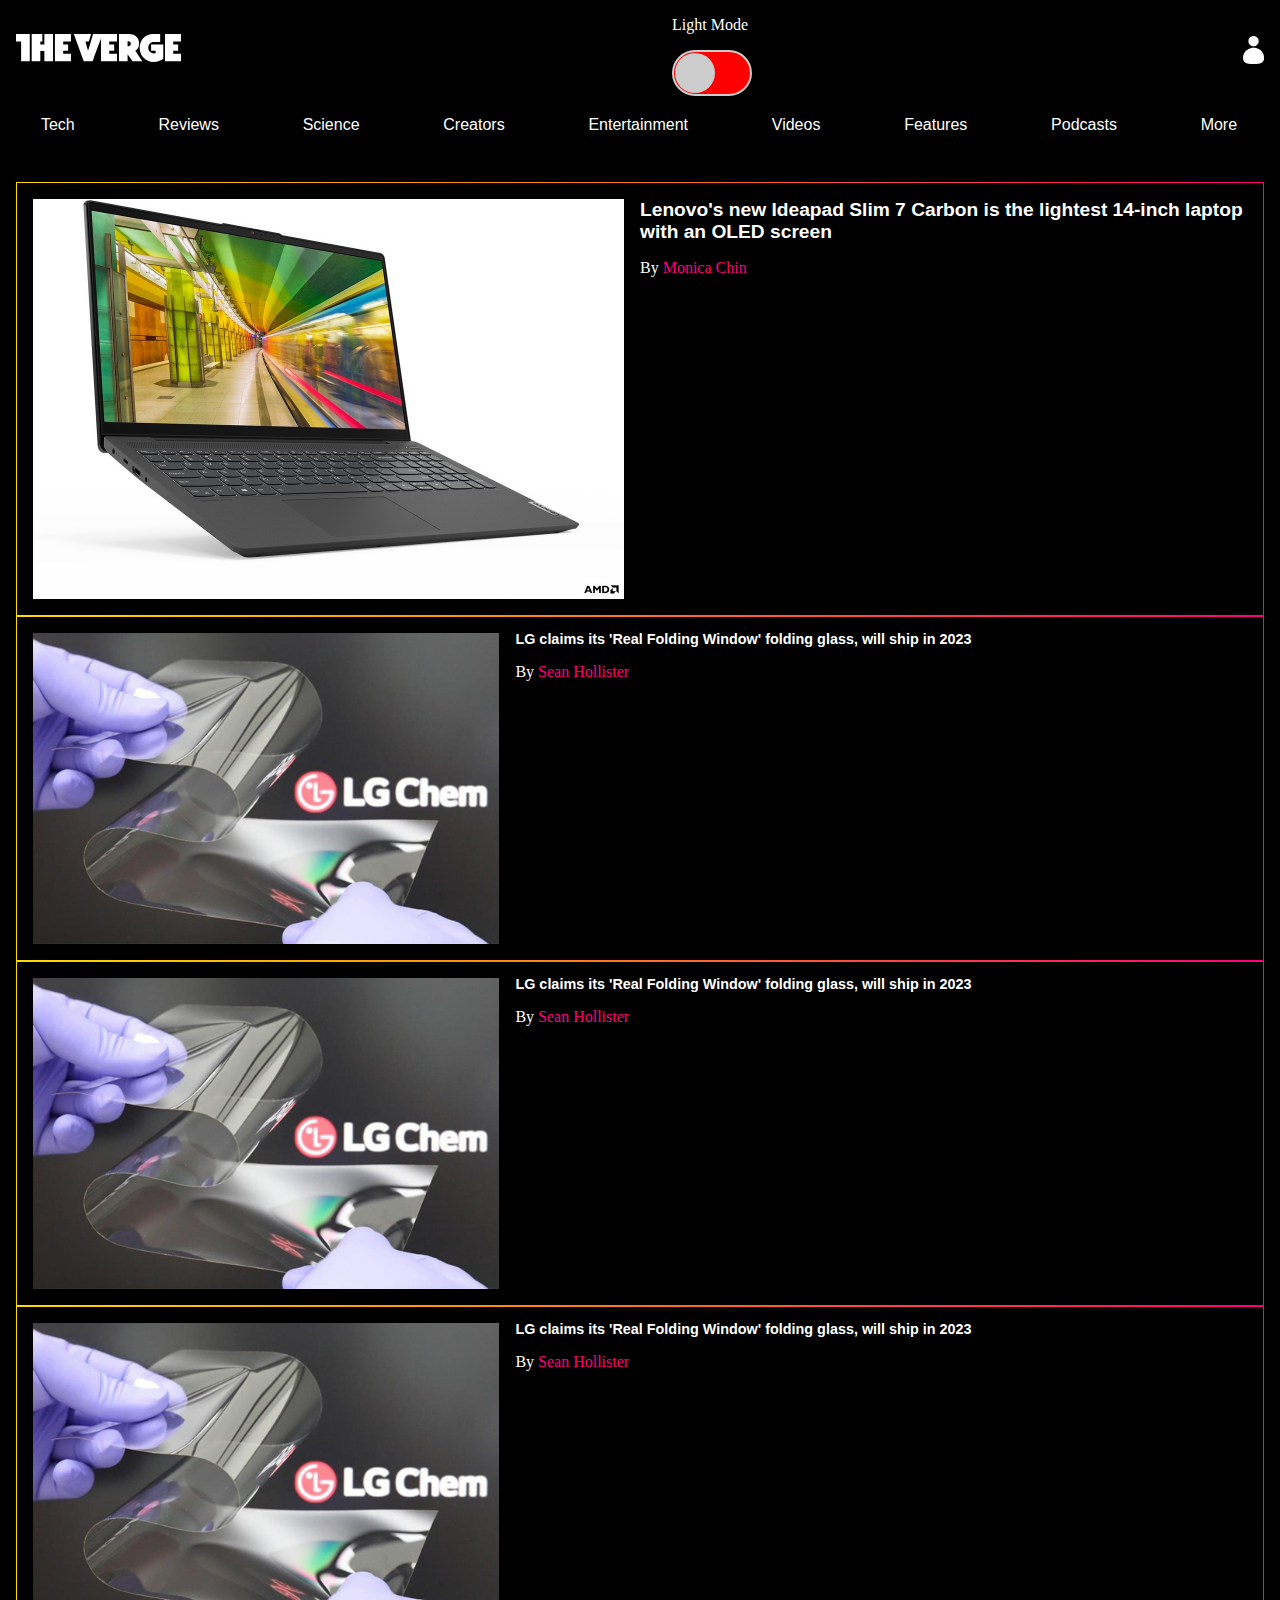
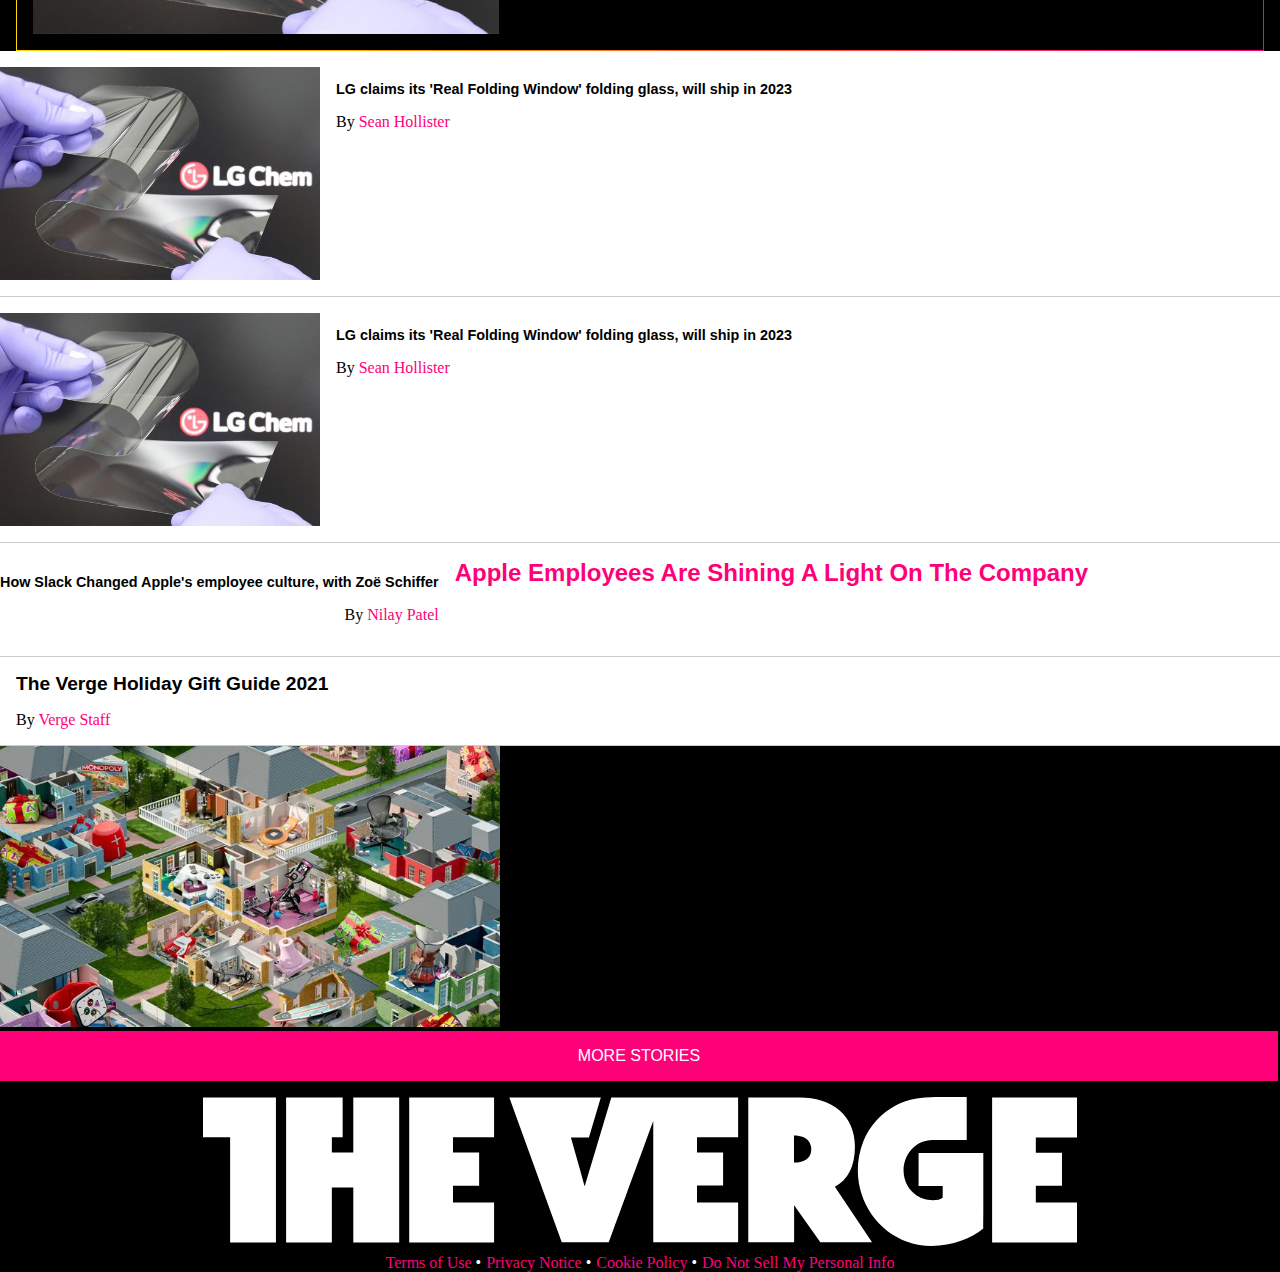
==== commit 7f679a52: "added link to image" ====
--- a/index.html
+++ b/index.html
@@ -15,7 +15,7 @@
 <body>
 	<header>
 		<div>
-			<img src="images/the-verge-vector-logo.svg" alt="The Verge Logo">
+			<a href="article.html"><img src="images/the-verge-vector-logo.svg" alt="The Verge Logo"></a>
 			<div>
 				<p>Light Mode</p>
 				<input type="checkbox" id="dark-mode" name="dark-mode" value="dark-mode" class="checkbox">
--- a/styles/style.css
+++ b/styles/style.css
@@ -17,6 +17,7 @@
 --color-light-grey: #cccccc;
 --color-text-white-article: #000000;
 --toggle-background:red;
+--color-text-popup: black;
 }
 
 
@@ -25,6 +26,7 @@
     /* dark theme */
     --color-background-white:#1A1A1A;
     --color-text-white-article: #ffffff;
+    --color-text-popup: white;
   }
 }
 
@@ -68,11 +70,31 @@
   list-style-type: none;
 }
 
+.video{
+  display: flex;
+  align-items: center;
+}
+
+iframe{
+  max-width: 90vw;
+  height: auto;
+}
+
+#related{
+  border-bottom: 1px solid var(--color-menu-grey-light);
+  border-top: 1px solid var(--color-menu-grey-light);
+}
+
+#related h2{
+padding-left: 1em;
+}
+
+
 /****** HEADER ******/
-header img:first-of-type{
+/* header img:first-of-type{
   width: 200px;
   padding: 1em;
-}
+} */
 
 header img:last-of-type{
   height: 60px;
@@ -293,6 +315,57 @@
   z-index: -1;
 }
 
+/****** ARTICLE  ******/
+article{
+  background: var(--color-background-white);
+  color: var(--color-text-popup)
+}
+article h1{
+  margin-left: 1em;
+  margin-bottom: 0;
+  padding-top: 1em;
+}
+
+blockquote{
+  font-style: italic;
+  color: var(--color-menu-grey-light);
+
+  margin-left: 1.5em;
+  margin-top: 0;
+}
+
+article p{
+  font-family: Helvetica, sans-serif;
+  font-weight: 300;
+  font-size: 18px;
+  line-height: 29px;
+
+  padding-left: 1em;
+  padding-right: 1em;
+}
+
+article p:last-of-type{
+  padding-bottom: 1em;
+}
+
+article img{
+  width: 90vw;
+  padding-left: 10%;
+}
+
+article div{
+  display: flex;
+  flex-direction: column;
+}
+
+article div figcaption{
+  font-style: italic;
+  color: var(--color-light-grey);
+  width: 90vw;
+  padding-left: 10%;
+
+  border-bottom:1px solid var(--color-light-grey);
+}
 
 
 
@@ -339,14 +412,102 @@
   transform: translate(-50%,-50%);
 }
 
+.popup h2{
+  color: var(--color-text-popup);
+}
+
+.popup form label{
+  color: var(--color-text-popup);
+}
+
 .contentBox{
-  /* display: flex; */
+  display: flex;
+  flex-direction: column;
   
   position: relative;
-  width: 400px;
-  height: 300px;
+  max-width: 95vw;
+  height: 230px;
   background: var(--color-background-white);
   border: 1px solid var(--color-a);
+}
+
+.contentBox form{
+  /* display: flex;
+  flex-direction: column; */
+  justify-content: center;
+  align-items: center;
+
+  max-width: 90vw;
+  padding-left: 16px;
+  padding-right: 16px;
+}
+
+.contentBox form input:first-of-type{
+  width: 80vw;
+  height: 2.5em;
+  margin-bottom: 1em;
+  padding-right: 16px ;
+}
+
+.contentBox h2{
+  padding-left: 16px;
+}
+
+
+#buttonPopup{
+  background-color:var(--color-a) ;
+  width: 80vw;
+}
+
+
+#buttonPopup:hover{
+  background-color: var(--color-a-dark);
+}
+
+#buttonPopup:focus{
+  box-shadow:  0 6px var(--color-a-dark);
+}
+
+.close{
+  position: absolute;
+  top: 1px;
+  right: 1px;
+  width: 40px;
+  height: 40px;
+
+  padding:1em;
+
+  color: var(--color-light-grey);
+}
+
+
+/****************/
+/*  LINES  */
+/****************/
+
+
+.line1 {
+  width: 112px;
+  height: 47px;
+  border-bottom: 3px solid var(--color-a);
+  transform:
+      translateY(1px)
+      translateX(60vw)
+      rotate(45deg); 
+  position: absolute;
+  /* top: -20px; */
+}
+.line2 {
+  width: 53.5vw;
+  height: 47px;
+  border-top: 3px solid var(--color-a);
+  transform:
+      /* translateY(-16px) */
+      translateX(60vw)
+      
+  position: absolute;
+  /* top: 20px; */
+  margin-left: 26px
 }
 
 /****************/
